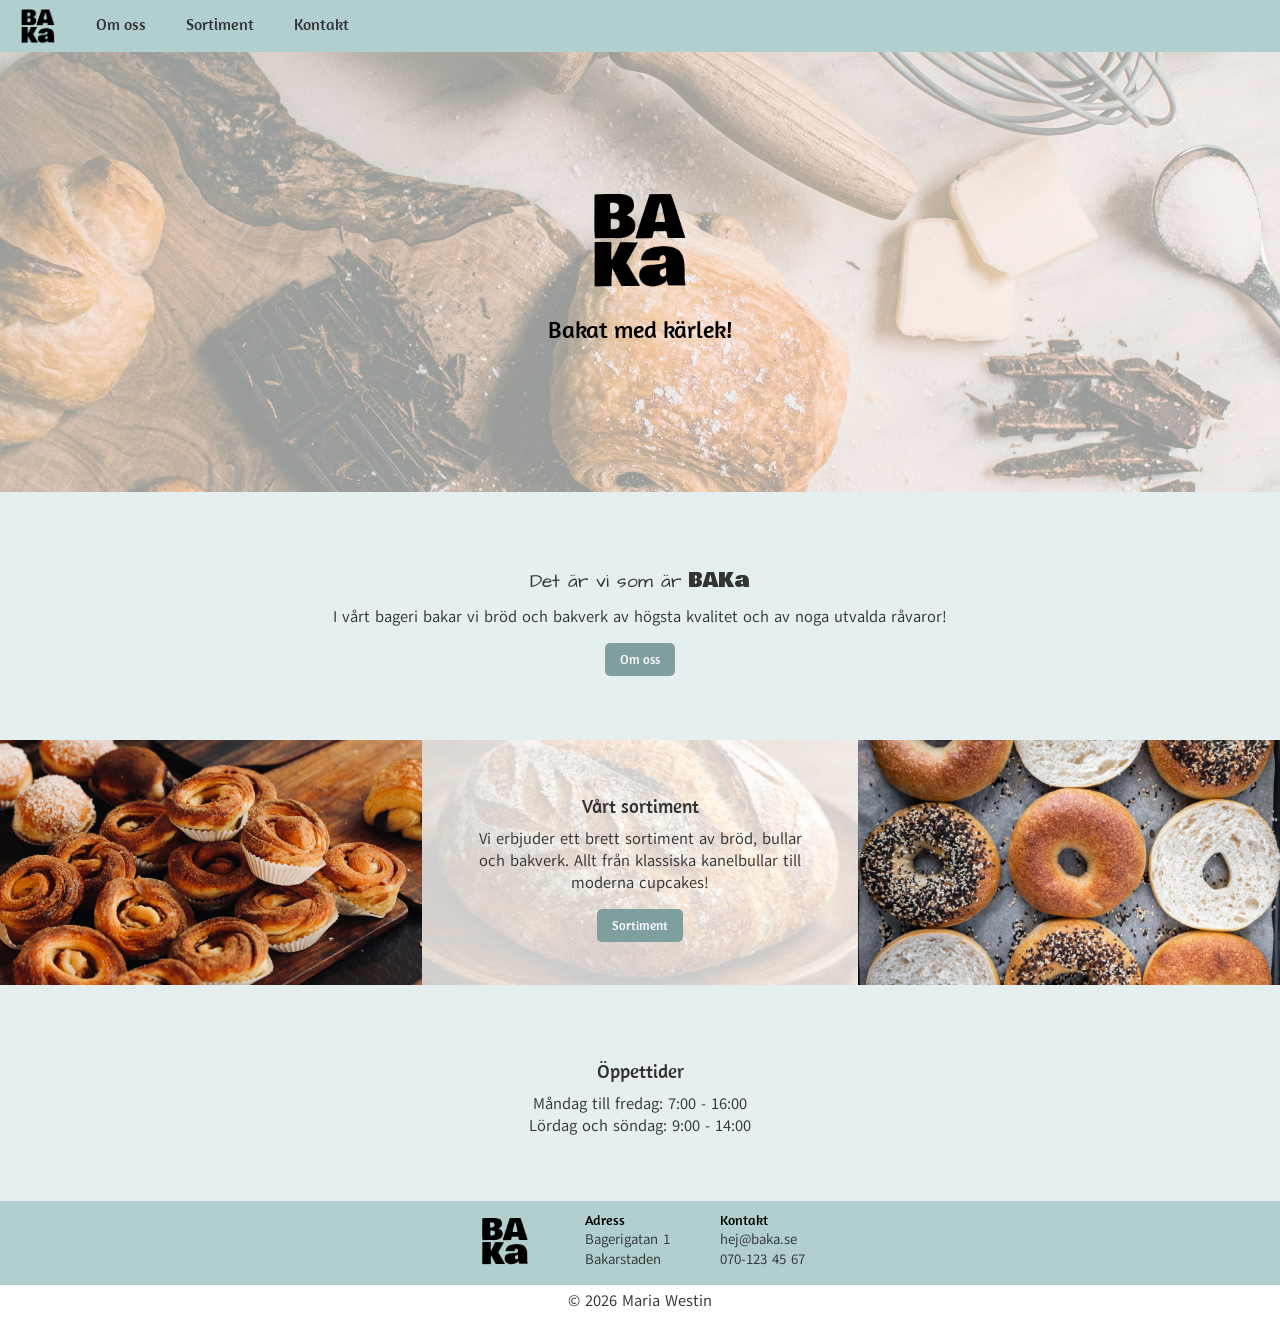
==== about.html @ 4fefb975 "Skapat övriga html sidor" ====
<!DOCTYPE html>
<html lang="sv">

<head>
    <meta charset="UTF-8">
    <meta name="viewport" content="width=device-width, initial-scale=1.0">
    <title>Baka</title>
    <!-- CSS -->
    <link rel="stylesheet" href="css/style.css">
    <!-- JavaScript -->
    <script src="/js/main.js" defer></script>
    <!--Google font-->
    <link rel="preconnect" href="https://fonts.googleapis.com">
    <link rel="preconnect" href="https://fonts.gstatic.com" crossorigin>
    <link
        href="https://fonts.googleapis.com/css2?family=Akatab:wght@400;500;600;700;800;900&family=Amaranth:ital,wght@0,400;0,700;1,400;1,700&family=Architects+Daughter&family=Bowlby+One&display=swap"
        rel="stylesheet">
</head>

<body>
    <!-- Sidhuvud -->
    <header>
        <!--Logga-->
        <div class="header-wrapper">
            <a href="index.html"><img src="images/logo.png" alt="Baka Logo" class="header-logo"></a>
            <button class="menu-toggle">☰</button>
        </div>

        <!--Meny-->
        <nav class="menu">
            <ul>
                <li class="current"><a href="about.html">Om oss</a></li>
                <li><a href="assortment.html">Sortiment</a></li>
                <li><a href="contact.html">Kontakt</a></li>
            </ul>
        </nav>
    </header>

    <main>
        <!-- Sektion 1: Hero -->
        <section class="hero">
            <div class="transparent">
                <img src="images/logo.png" alt="Baka Logo" class="hero-logo">
                <h1>Bakat med kärlek!</h1>
            </div>
        </section>

        <!-- Sektion 2: Om oss -->
        <section class="section">
            <h2><span class="handwritten">Det är vi som är</span><span class="logo-font"> BAKa</span></h2>
            <p>I vårt bageri bakar vi bröd och bakverk av högsta kvalitet och av noga utvalda råvaror!</p>
            <button class="btn">Om oss</button>
        </section>

        <!-- Sektion 3: Sortiment -->
        <div id="assortment-wrap">
            <div id="assortment2"></div>
            <section id="assortment">
                <div class="transparent">
                    <h2>Vårt sortiment</h2>
                    <p>Vi erbjuder ett brett sortiment av bröd, bullar och bakverk. Allt från klassiska kanelbullar till
                        moderna
                        cupcakes!</p>
                    <button class="btn">Sortiment</button>
                </div>
            </section>
            <div id="assortment3"></div>
        </div>

        <!-- Sektion 4: Öppettider -->
        <section class="section">
            <h2>Öppettider</h2>
            <p>Måndag till fredag: 7:00 - 16:00</p>
            <p>Lördag och söndag: 9:00 - 14:00</p>
        </section>

        <!-- Sidfot -->
        <footer>
            <section id="footer">
                <div id="footer-logo">
                    <img src="images/logo.png" alt="Baka Logo" class="footer-logo">
                </div>
                <div id="footer-adress">
                    <h3>Adress</h3>
                    <p>Bagerigatan 1</p>
                    <p>Bakarstaden</p>
                </div>
                <div id="footer-contact">
                    <h3>Kontakt</h3>
                    <a href="mailto:hej@baka.se">hej@baka.se</a>
                    <p>070-123 45 67</p>
                </div>
            </section>
            <p class="copyright">&copy; 2026 Maria Westin</p>
        </footer>
    </main>
</body>

</html>
---- css/style.css ----
* {
    margin: 0;
    padding: 0;
    box-sizing: border-box;
}

header {
    background-color: #B1CFCF;
    color: #E6EFEF;
    /*padding: 20px;
    display: flex;
    justify-content: space-between;
    align-items: center;
    flex-wrap: wrap;*/
}

/* Sidhuvud */

.header-wrapper {
    display: flex;
    justify-content: space-between;
    align-items: center;
    flex-wrap: wrap;
}

.menu-toggle {
    cursor: pointer;
    margin-right: 30px;
    border: none;
    background-color: #B1CFCF;
    font-size: 1.3em;
}

.menu {
    display: none;
    width: 100%;
}

.menu.open {
    display: block;
}

.header-wrapper a {
    display: inline-block;
}

.header-logo {
    max-width: 60px;
    padding: 8px 12px 2px;
    margin: 0 8px;
    height: auto;
}

/* Meny */

.menu ul {
    list-style: none;
    /* display: flex;*/
}

.menu a {
    display: block;
    padding: 14px 20px;
    border-top: 1px solid #7F9F9F;
    text-decoration: none;
    font-family: "Amaranth", sans-serif;
    font-weight: 400;
    color: #333;
    transition: background-color 0.3s, color 0.3s;
}

.menu a:hover,
header a:focus {
    color: #fff;
    background-color: #7F9F9F;
    font-weight: 400;
    outline: none;
}

/* Main */

.hero {
    background-image: url("/images/1-hero.jpg");
    background-size: 100%;
    background-position: center;
    text-align: center;
    aspect-ratio: 16 / 9;
}

/* Gör bakgrunden ljusare */
.transparent {
    background-color: rgba(255, 255, 255, 0.6);
    padding: 10%;
    aspect-ratio: 16 / 9;
}

#assortment .transparent {
    background-color: rgba(255, 255, 255, 0.8);
}

.hero img {
    max-width: 100px;
    padding-top: 10px;
}

h1 {
    font-family: "Amaranth", sans-serif;
    font-size: 1.5em;
    font-weight: 400;
    color: #000000;
    padding: 20px;
}

h2 {
    font-family: "Amaranth", sans-serif;
    font-size: 1.2em;
    font-weight: 500;
    color: #333;
    padding: 10px;
}

p {
    font-family: "Akatab", sans-serif;
    font-weight: 400;
    color: #333;
}

a {
    font-family: "Akatab", sans-serif;
    font-weight: 400;
    color: #333;
}

.handwritten {
    font-family: "Architects Daughter", cursive;
    font-weight: 400;
}

.logo-font {
    font-family: "Bowlby One", sans-serif;
    font-weight: 400;
}

.section {
    background-color: #E6EFEF;
    text-align: center;
    padding: 10%;
}

#assortment {
    background-image: url("/images/2-bread.jpg");
    background-size: 100%;
    background-position: center;
    text-align: center;
}

/* Knappar */
.btn {
    font-family: "Amaranth", sans-serif;
    padding: 8px 15px;
    margin-top: 15px;
    background-color: #7F9F9F;
    color: #fff;
    text-decoration: none;
    border: none;
    border-radius: 5px;
    transition: background-color 0.3s, color 0.3s;
    cursor: pointer;
}

.btn:hover,
.btn:focus {
    background-color: #B1CFCF;
    color: #333;
}

/* Sidfo */

#footer {
    background-color: #B1CFCF;
    text-align: left;
    padding: 10px 0;
    font-size: 0.9em;
    display: flex;
    gap: 50px;
    justify-content: center;
}

#footer-logo img {
    max-width: 60px;
    max-height: 60px;
    padding: 5px;
}

#footer h3 {
    font-size: 1em;
    font-family: "Amaranth", sans-serif;
    font-weight: 400;
}


footer a {
    text-decoration: none;
    color: #333;
    transition: background-color 0.3s, color 0.3s;
}

footer a:hover,
footer a:focus {
    color: black;
}

.copyright {
    text-align: center;
    padding: 5px;
}

/* Meny för stor skräm */

@media (min-width: 750px) {
    .menu-toggle {
        display: none;
    }

    .menu {
        display: block;
    }

    .menu a {
        border: none;
    }

    ul {
        list-style-type: none;
        display: flex;
    }

    header {
        display: flex;
        justify-content: space-evenly;
    }

    .menu a:hover {
        color: black;
        background-color: #B1CFCF;
        border: none;
        font-weight: 400;
        outline: none;
    }

    /* Aspect-ratio för bakgrundsbilder */
    .hero {
        aspect-ratio: 16 / 7;
    }

    /* Gör bakgrunden ljusare */
    .transparent {
        aspect-ratio: 16 / 7;
    }

    #assortment-wrap {
        display: flex;
    }

    #assortment2 {
        background-image: url("/images/3-buns.jpg");
        background-size: 100%;
        background-position: center;
        text-align: center;
        min-width: 50%;
    }
}

@media (min-width: 1000px) {

    /* Aspect-ratio för bakgrundsbilder */
    .hero {
        aspect-ratio: 16 / 5;
    }

    .transparent {
        /* Gör bakgrunden ljusare */
        aspect-ratio: 16 / 5;
    }

    .section {
        padding: 5%;
    }

    #assortment2 {
        background-image: url("/images/3-buns.jpg");
        background-size: 100%;
        background-position: center;
        text-align: center;
        min-width: 33%;
    }

    #assortment3 {
        background-image: url("/images/6-bagels.jpg");
        background-size: 100%;
        background-position: center;
        text-align: center;
        min-width: 33%;
    }
}

/* Färger
#7F9F9F Mörkblå
#B1CFCF Mellanblå
#E6EFEF Ljusblå
*/

/*
.amaranth-regular {
  font-family: "Amaranth", sans-serif;
  font-weight: 400;
  font-style: normal;
}

.amaranth-bold {
  font-family: "Amaranth", sans-serif;
  font-weight: 700;
  font-style: normal;
}

.amaranth-regular-italic {
  font-family: "Amaranth", sans-serif;
  font-weight: 400;
  font-style: italic;
}

.amaranth-bold-italic {
  font-family: "Amaranth", sans-serif;
  font-weight: 700;
  font-style: italic;
}

.akatab-regular {
  font-family: "Akatab", sans-serif;
  font-weight: 400;
  font-style: normal;
}

.akatab-medium {
  font-family: "Akatab", sans-serif;
  font-weight: 500;
  font-style: normal;
}

.akatab-semibold {
  font-family: "Akatab", sans-serif;
  font-weight: 600;
  font-style: normal;
}

.akatab-bold {
  font-family: "Akatab", sans-serif;
  font-weight: 700;
  font-style: normal;
}

.akatab-extrabold {
  font-family: "Akatab", sans-serif;
  font-weight: 800;
  font-style: normal;
}

.akatab-black {
  font-family: "Akatab", sans-serif;
  font-weight: 900;
  font-style: normal;
}

.architects-daughter-regular {
  font-family: "Architects Daughter", cursive;
  font-weight: 400;
  font-style: normal;
}

.bowlby-one-regular {
  font-family: "Bowlby One", sans-serif;
  font-weight: 400;
  font-style: normal;
}


*/
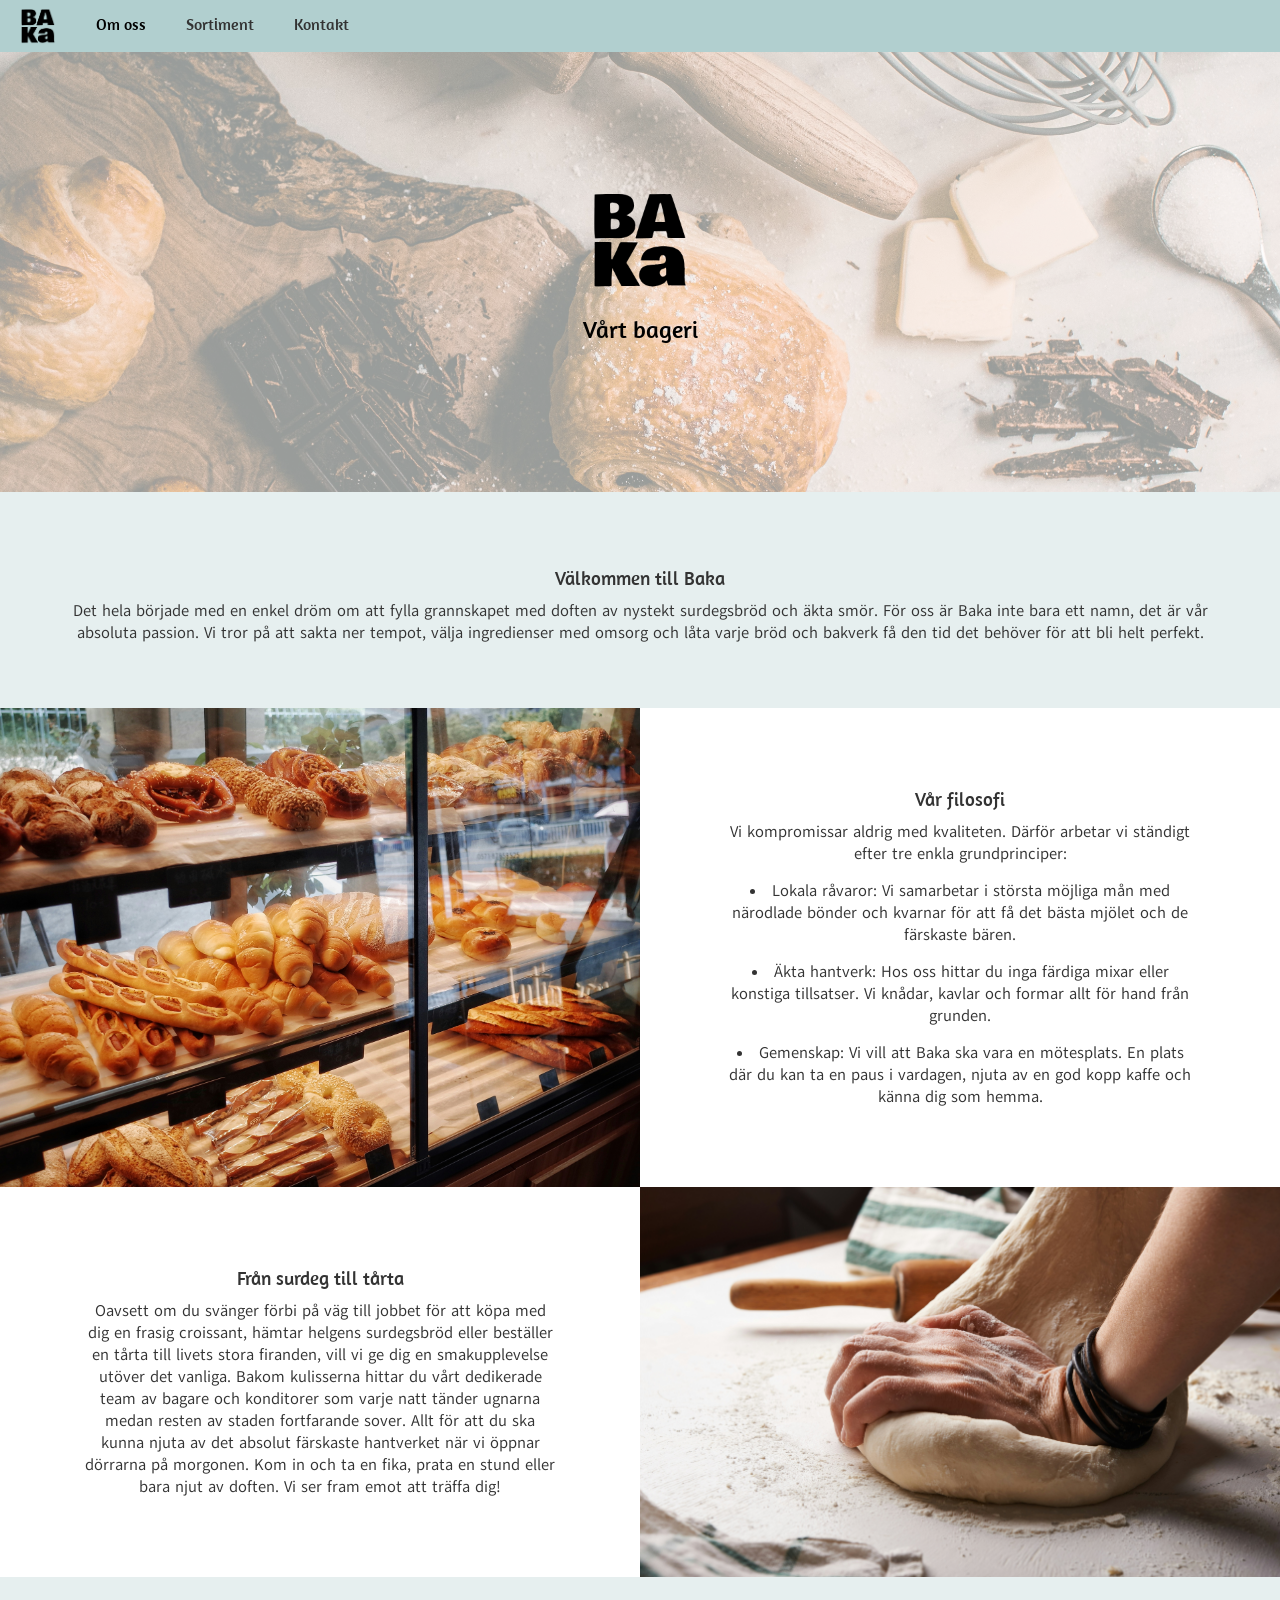
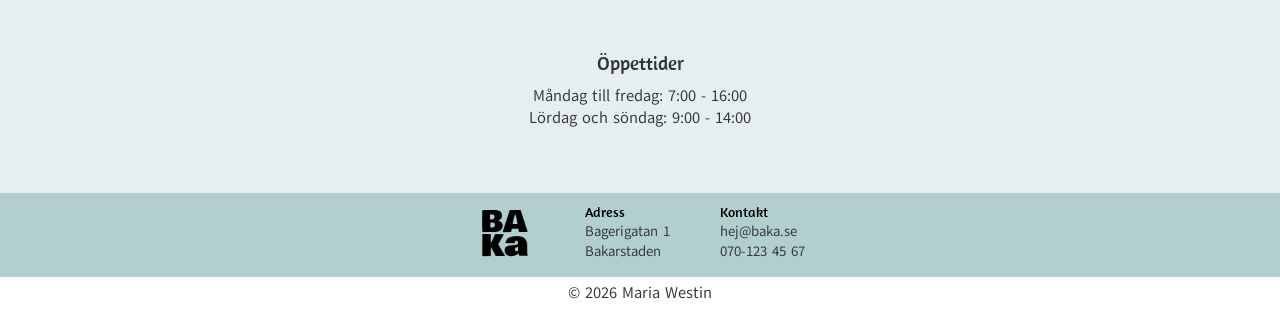
==== commit 9230a15a: "Jobbat med om oss-sidan och lagt till grid på innehållet" ====
--- a/about.html
+++ b/about.html
@@ -41,33 +41,110 @@
         <section class="hero">
             <div class="transparent">
                 <img src="images/logo.png" alt="Baka Logo" class="hero-logo">
-                <h1>Bakat med kärlek!</h1>
+                <h1>Vårt bageri</h1>
             </div>
         </section>
 
-        <!-- Sektion 2: Om oss -->
+        <!-- Sektion 2: Välkommen -->
         <section class="section">
-            <h2><span class="handwritten">Det är vi som är</span><span class="logo-font"> BAKa</span></h2>
-            <p>I vårt bageri bakar vi bröd och bakverk av högsta kvalitet och av noga utvalda råvaror!</p>
-            <button class="btn">Om oss</button>
+            <h2>Välkommen till Baka</h2>
+            <p>Det hela började med en enkel dröm om att fylla grannskapet med doften av nystekt surdegsbröd och äkta
+                smör.
+                För oss är Baka inte bara ett namn, det är vår absoluta passion. Vi tror på att sakta ner tempot,
+                välja ingredienser med omsorg och låta varje bröd och bakverk få den tid det behöver för att bli helt
+                perfekt.</p>
         </section>
 
-        <!-- Sektion 3: Sortiment -->
-        <div id="assortment-wrap">
-            <div id="assortment2"></div>
+        <!--Sektion 3: Upplev-->
+        <section class="about">
+
+            <div class="card-img" id="card-img">
+            </div>
+            <div class="cards">
+                <h2>Vår filosofi</h2>
+                <p>Vi kompromissar aldrig med kvaliteten. Därför arbetar vi ständigt efter tre enkla grundprinciper:
+                </p>
+                <ul>
+                    <li>Lokala råvaror: Vi samarbetar i största möjliga mån med närodlade bönder och kvarnar för att
+                        få det
+                        bästa mjölet och de färskaste bären.</li>
+                    <li>Äkta hantverk: Hos oss hittar du inga färdiga mixar eller konstiga tillsatser. Vi knådar,
+                        kavlar och
+                        formar allt för hand från grunden.</li>
+                    <li>Gemenskap: Vi vill att Baka ska vara en mötesplats. En plats där du kan ta en paus i
+                        vardagen, njuta
+                        av en god kopp kaffe och känna dig som hemma.</li>
+                </ul>
+            </div>
+            <div class="card-img" id="card-img1"></div>
+            <div class="cards">
+                <h2>Från surdeg till tårta</h2>
+                <p>Oavsett om du svänger förbi på väg till jobbet för att köpa med dig en frasig croissant, hämtar
+                    helgens
+                    surdegsbröd eller beställer en tårta till livets stora firanden, vill vi ge dig en
+                    smakupplevelse utöver
+                    det vanliga.
+                    Bakom kulisserna hittar du vårt dedikerade team av bagare och konditorer som varje natt tänder
+                    ugnarna
+                    medan resten av staden fortfarande sover. Allt för att du ska kunna njuta av det absolut
+                    färskaste
+                    hantverket när vi öppnar dörrarna på morgonen.
+                    Kom in och ta en fika, prata en stund eller bara njut av doften. Vi ser fram emot att träffa
+                    dig!</p>
+            </div>
+            <div class="card-img" id="card-img2">
+            </div>
+        </section>
+
+
+        <!-- Sektion 3: Filosofi
+        <div class="section-wrap">
+            <div id="about2"></div>
             <section id="assortment">
                 <div class="transparent">
-                    <h2>Vårt sortiment</h2>
-                    <p>Vi erbjuder ett brett sortiment av bröd, bullar och bakverk. Allt från klassiska kanelbullar till
-                        moderna
-                        cupcakes!</p>
-                    <button class="btn">Sortiment</button>
+                    <h2>Vår filosofi</h2>
+                    <p>Vi kompromissar aldrig med kvaliteten. Därför arbetar vi ständigt efter tre enkla grundprinciper:
+                    </p>
+                    <ul>
+                        <li>Lokala råvaror: Vi samarbetar i största möjliga mån med närodlade bönder och kvarnar för att
+                            få det
+                            bästa mjölet och de färskaste bären.</li>
+                        <li>Äkta hantverk: Hos oss hittar du inga färdiga mixar eller konstiga tillsatser. Vi knådar,
+                            kavlar och
+                            formar allt för hand från grunden.</li>
+                        <li>Gemenskap: Vi vill att Baka ska vara en mötesplats. En plats där du kan ta en paus i
+                            vardagen, njuta
+                            av en god kopp kaffe och känna dig som hemma.</li>
+                    </ul>
                 </div>
             </section>
-            <div id="assortment3"></div>
+            <div id="about3"></div>
         </div>
 
-        <!-- Sektion 4: Öppettider -->
+         Sektion 4: Surdeg till tårta
+        <div class="section-wrap">
+            <section id="assortment">
+                <div class="transparent">
+                    <h2>Från surdeg till tårta</h2>
+                    <p>Oavsett om du svänger förbi på väg till jobbet för att köpa med dig en frasig croissant, hämtar
+                        helgens
+                        surdegsbröd eller beställer en tårta till livets stora firanden, vill vi ge dig en
+                        smakupplevelse utöver
+                        det vanliga.
+                        Bakom kulisserna hittar du vårt dedikerade team av bagare och konditorer som varje natt tänder
+                        ugnarna
+                        medan resten av staden fortfarande sover. Allt för att du ska kunna njuta av det absolut
+                        färskaste
+                        hantverket när vi öppnar dörrarna på morgonen.
+                        Kom in och ta en fika, prata en stund eller bara njut av doften. Vi ser fram emot att träffa
+                        dig!</p>
+                </div>
+            </section>
+            <div id="about4"></div>
+            <div id="about5"></div>
+        </div>
+
+         Sektion 5: Öppettider -->
         <section class="section">
             <h2>Öppettider</h2>
             <p>Måndag till fredag: 7:00 - 16:00</p>
--- a/css/style.css
+++ b/css/style.css
@@ -77,6 +77,10 @@
     outline: none;
 }
 
+.current a {
+    color: black;
+}
+
 /* Main */
 
 .hero {
@@ -117,12 +121,20 @@
     font-weight: 500;
     color: #333;
     padding: 10px;
+    text-align: center;
 }
 
 p {
     font-family: "Akatab", sans-serif;
     font-weight: 400;
     color: #333;
+}
+
+li {
+    font-family: "Akatab", sans-serif;
+    font-weight: 400;
+    color: #333;
+    list-style-position: inside;
 }
 
 a {
@@ -151,6 +163,54 @@
     background-image: url("/images/2-bread.jpg");
     background-size: 100%;
     background-position: center;
+    text-align: center;
+}
+
+.about {
+    display: grid;
+}
+
+#card-img {
+    background-image: url("/images/8-bakery.jpg");
+    background-size: cover;
+    background-position: center;
+    width: 100%;
+    aspect-ratio: 1200 / 800;
+}
+
+#card-img1 {
+    background-image: url("/images/9-bake.jpg");
+    background-size: cover;
+    background-position: center;
+    width: 100%;
+    aspect-ratio: 1200 / 800;
+}
+
+#card-img2 {
+    background-image: url("/images/9-bake.jpg");
+    background-size: cover;
+    background-position: center;
+    width: 100%;
+    aspect-ratio: 1200 / 800;
+    display: none;
+}
+
+/*  .card-img img {
+    max-width: 100%;
+}  */
+
+.cards {
+    text-align: center;
+    padding: 10%;
+}
+
+.cards h2 {
+    padding: 15px 20px 10px;
+}
+
+.cards p,
+.cards li {
+    padding: 0 20px 15px;
     text-align: center;
 }
 
@@ -230,7 +290,7 @@
         border: none;
     }
 
-    ul {
+    nav ul {
         list-style-type: none;
         display: flex;
     }
@@ -258,10 +318,39 @@
         aspect-ratio: 16 / 7;
     }
 
-    #assortment-wrap {
+    .section-wrap {
         display: flex;
-    }
-
+
+    }
+
+    .about {
+        display: grid;
+        grid-template-columns: 1fr 1fr;
+    }
+
+    #card-img {
+        aspect-ratio: auto;
+    }
+
+    #card-img1 {
+        display: none;
+    }
+
+    #card-img2 {
+        display: block;
+        aspect-ratio: auto;
+    }
+
+    /*     .card-img img {
+        object-fit: cover;
+        height: 100%;
+    }
+
+    .cards {
+        padding: 3%;
+    } */
+
+    /*
     #assortment2 {
         background-image: url("/images/3-buns.jpg");
         background-size: 100%;
@@ -269,6 +358,21 @@
         text-align: center;
         min-width: 50%;
     }
+
+    #about2 {
+        background-image: url("/images/3-buns.jpg");
+        background-size: 100%;
+        background-position: center;
+        text-align: center;
+        min-width: 50%;
+    }
+    #about4 {
+        background-image: url("/images/3-buns.jpg");
+        background-size: 100%;
+        background-position: center;
+        text-align: center;
+        min-width: 50%;
+    }*/
 }
 
 @media (min-width: 1000px) {
@@ -302,6 +406,12 @@
         text-align: center;
         min-width: 33%;
     }
+
+    /*
+        .card-img img {
+        object-fit: cover;
+        height: 100%;
+    }*/
 }
 
 /* Färger
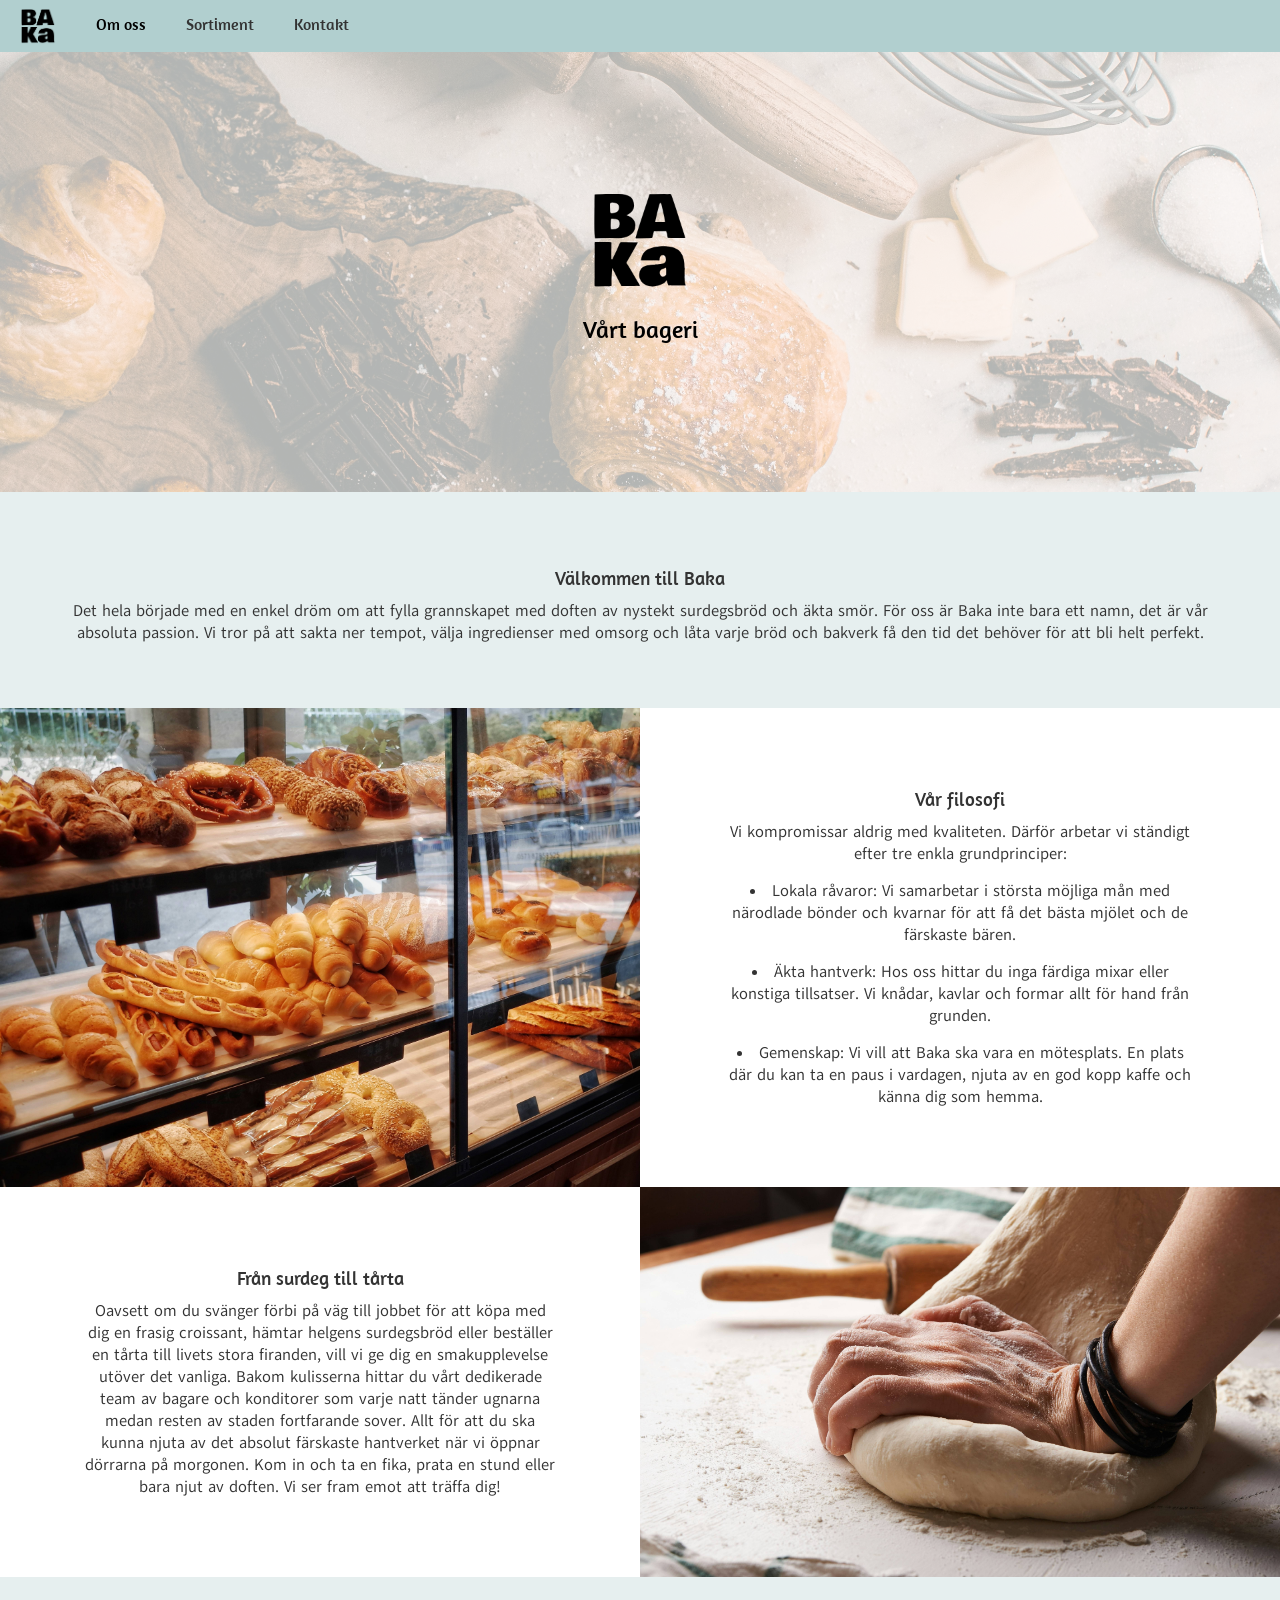
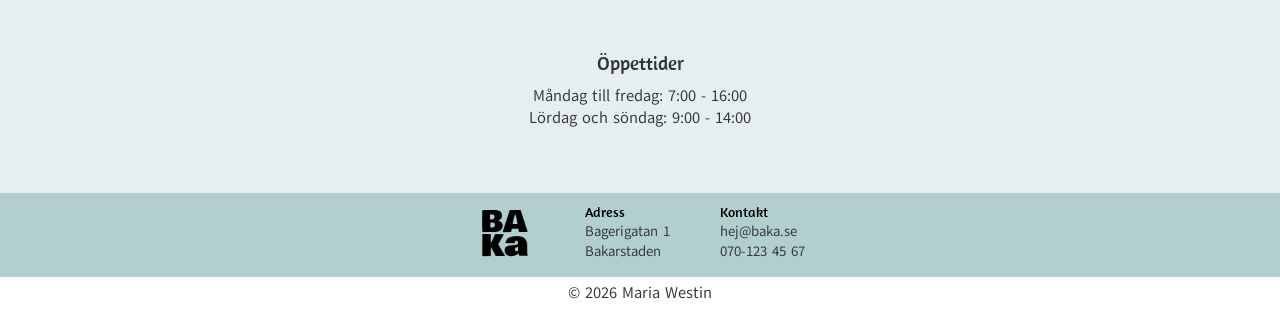
==== commit 2ae929ff: "Ändrat herons genomskinlighet" ====
--- a/about.html
+++ b/about.html
@@ -39,10 +39,8 @@
     <main>
         <!-- Sektion 1: Hero -->
         <section class="hero">
-            <div class="transparent">
-                <img src="images/logo.png" alt="Baka Logo" class="hero-logo">
-                <h1>Vårt bageri</h1>
-            </div>
+            <img src="images/logo.png" alt="Baka Logo" class="hero-logo">
+            <h1>Vårt bageri</h1>
         </section>
 
         <!-- Sektion 2: Välkommen -->
@@ -55,12 +53,11 @@
                 perfekt.</p>
         </section>
 
-        <!--Sektion 3: Upplev-->
-        <section class="about">
-
-            <div class="card-img" id="card-img">
-            </div>
-            <div class="cards">
+        <!-- Sektion 3: Filosofi -->
+        <section class="grid-wrap">
+            <!-- Bild över/vänster -->
+            <div class="about-img" id="about-img"></div>
+            <div class="about-text">
                 <h2>Vår filosofi</h2>
                 <p>Vi kompromissar aldrig med kvaliteten. Därför arbetar vi ständigt efter tre enkla grundprinciper:
                 </p>
@@ -76,8 +73,9 @@
                         av en god kopp kaffe och känna dig som hemma.</li>
                 </ul>
             </div>
-            <div class="card-img" id="card-img1"></div>
-            <div class="cards">
+            <!-- Bild över -->
+            <div class="about-img" id="about-img1"></div>
+            <div class="about-text">
                 <h2>Från surdeg till tårta</h2>
                 <p>Oavsett om du svänger förbi på väg till jobbet för att köpa med dig en frasig croissant, hämtar
                     helgens
@@ -92,59 +90,11 @@
                     Kom in och ta en fika, prata en stund eller bara njut av doften. Vi ser fram emot att träffa
                     dig!</p>
             </div>
-            <div class="card-img" id="card-img2">
-            </div>
+            <!-- Bild höger -->
+            <div class="about-img" id="about-img2"></div>
         </section>
 
-
-        <!-- Sektion 3: Filosofi
-        <div class="section-wrap">
-            <div id="about2"></div>
-            <section id="assortment">
-                <div class="transparent">
-                    <h2>Vår filosofi</h2>
-                    <p>Vi kompromissar aldrig med kvaliteten. Därför arbetar vi ständigt efter tre enkla grundprinciper:
-                    </p>
-                    <ul>
-                        <li>Lokala råvaror: Vi samarbetar i största möjliga mån med närodlade bönder och kvarnar för att
-                            få det
-                            bästa mjölet och de färskaste bären.</li>
-                        <li>Äkta hantverk: Hos oss hittar du inga färdiga mixar eller konstiga tillsatser. Vi knådar,
-                            kavlar och
-                            formar allt för hand från grunden.</li>
-                        <li>Gemenskap: Vi vill att Baka ska vara en mötesplats. En plats där du kan ta en paus i
-                            vardagen, njuta
-                            av en god kopp kaffe och känna dig som hemma.</li>
-                    </ul>
-                </div>
-            </section>
-            <div id="about3"></div>
-        </div>
-
-         Sektion 4: Surdeg till tårta
-        <div class="section-wrap">
-            <section id="assortment">
-                <div class="transparent">
-                    <h2>Från surdeg till tårta</h2>
-                    <p>Oavsett om du svänger förbi på väg till jobbet för att köpa med dig en frasig croissant, hämtar
-                        helgens
-                        surdegsbröd eller beställer en tårta till livets stora firanden, vill vi ge dig en
-                        smakupplevelse utöver
-                        det vanliga.
-                        Bakom kulisserna hittar du vårt dedikerade team av bagare och konditorer som varje natt tänder
-                        ugnarna
-                        medan resten av staden fortfarande sover. Allt för att du ska kunna njuta av det absolut
-                        färskaste
-                        hantverket när vi öppnar dörrarna på morgonen.
-                        Kom in och ta en fika, prata en stund eller bara njut av doften. Vi ser fram emot att träffa
-                        dig!</p>
-                </div>
-            </section>
-            <div id="about4"></div>
-            <div id="about5"></div>
-        </div>
-
-         Sektion 5: Öppettider -->
+        <!-- Sektion 4: Öppettider -->
         <section class="section">
             <h2>Öppettider</h2>
             <p>Måndag till fredag: 7:00 - 16:00</p>
--- a/css/style.css
+++ b/css/style.css
@@ -7,11 +7,68 @@
 header {
     background-color: #B1CFCF;
     color: #E6EFEF;
-    /*padding: 20px;
+}
+
+h1 {
+    font-family: "Amaranth", sans-serif;
+    font-size: 1.5em;
+    font-weight: 400;
+    color: #000000;
+    padding: 20px;
+}
+
+h2 {
+    font-family: "Amaranth", sans-serif;
+    font-size: 1.2em;
+    font-weight: 500;
+    color: #333;
+    padding: 10px;
+    text-align: center;
+}
+
+p {
+    font-family: "Akatab", sans-serif;
+    font-weight: 400;
+    color: #333;
+}
+
+li {
+    font-family: "Akatab", sans-serif;
+    font-weight: 400;
+    color: #333;
+    list-style-position: inside;
+}
+
+a {
+    font-family: "Akatab", sans-serif;
+    font-weight: 400;
+    color: #333;
+}
+
+.flex-wrap {
     display: flex;
-    justify-content: space-between;
-    align-items: center;
-    flex-wrap: wrap;*/
+}
+
+.grid-wrap {
+    display: grid;
+}
+
+.section {
+    background-color: #E6EFEF;
+    text-align: center;
+    padding: 10%;
+}
+
+.quote {
+    background-color: #E6EFEF;
+    text-align: center;
+    padding: 5%;
+    font-size: 1.4em;
+}
+
+.handwritten {
+    font-family: "Architects Daughter", cursive;
+    font-weight: 400;
 }
 
 /* Sidhuvud */
@@ -22,6 +79,19 @@
     align-items: center;
     flex-wrap: wrap;
 }
+
+.header-wrapper a {
+    display: inline-block;
+}
+
+.header-logo {
+    max-width: 60px;
+    padding: 8px 12px 2px;
+    margin: 0 8px;
+    height: auto;
+}
+
+/* Meny */
 
 .menu-toggle {
     cursor: pointer;
@@ -40,19 +110,6 @@
     display: block;
 }
 
-.header-wrapper a {
-    display: inline-block;
-}
-
-.header-logo {
-    max-width: 60px;
-    padding: 8px 12px 2px;
-    margin: 0 8px;
-    height: auto;
-}
-
-/* Meny */
-
 .menu ul {
     list-style: none;
     /* display: flex;*/
@@ -85,78 +142,30 @@
 
 .hero {
     background-image: url("/images/1-hero.jpg");
+    background-color: rgba(255, 255, 255, 0.7);
+    background-blend-mode: lighten;
     background-size: 100%;
+    padding: 10%;
     background-position: center;
     text-align: center;
     aspect-ratio: 16 / 9;
-}
-
-/* Gör bakgrunden ljusare */
-.transparent {
-    background-color: rgba(255, 255, 255, 0.6);
-    padding: 10%;
-    aspect-ratio: 16 / 9;
-}
-
-#assortment .transparent {
-    background-color: rgba(255, 255, 255, 0.8);
 }
 
 .hero img {
     max-width: 100px;
     padding-top: 10px;
-}
-
-h1 {
-    font-family: "Amaranth", sans-serif;
-    font-size: 1.5em;
-    font-weight: 400;
-    color: #000000;
-    padding: 20px;
-}
-
-h2 {
-    font-family: "Amaranth", sans-serif;
-    font-size: 1.2em;
-    font-weight: 500;
-    color: #333;
-    padding: 10px;
-    text-align: center;
-}
-
-p {
-    font-family: "Akatab", sans-serif;
-    font-weight: 400;
-    color: #333;
-}
-
-li {
-    font-family: "Akatab", sans-serif;
-    font-weight: 400;
-    color: #333;
-    list-style-position: inside;
-}
-
-a {
-    font-family: "Akatab", sans-serif;
-    font-weight: 400;
-    color: #333;
-}
-
-.handwritten {
-    font-family: "Architects Daughter", cursive;
-    font-weight: 400;
+    opacity: 1.0;
+}
+
+/* Startsidan */
+
+#assortment .transparent {
+    background-color: rgba(255, 255, 255, 0.8);
 }
 
 .logo-font {
     font-family: "Bowlby One", sans-serif;
     font-weight: 400;
-}
-
-.section {
-    background-color: #E6EFEF;
-    text-align: center;
-    padding: 10%;
 }
 
 #assortment {
@@ -166,75 +175,37 @@
     text-align: center;
 }
 
-.about {
-    display: grid;
-}
-
-#card-img {
-    background-image: url("/images/8-bakery.jpg");
-    background-size: cover;
-    background-position: center;
-    width: 100%;
-    aspect-ratio: 1200 / 800;
-}
-
-#card-img1 {
-    background-image: url("/images/9-bake.jpg");
-    background-size: cover;
-    background-position: center;
-    width: 100%;
-    aspect-ratio: 1200 / 800;
-}
-
-#card-img2 {
-    background-image: url("/images/9-bake.jpg");
-    background-size: cover;
-    background-position: center;
-    width: 100%;
-    aspect-ratio: 1200 / 800;
-    display: none;
-}
-
-/*  .card-img img {
-    max-width: 100%;
-}  */
-
-.cards {
-    text-align: center;
-    padding: 10%;
-}
-
-.cards h2 {
-    padding: 15px 20px 10px;
-}
-
-.cards p,
-.cards li {
-    padding: 0 20px 15px;
-    text-align: center;
-}
-
 /* Knappar */
 .btn {
     font-family: "Amaranth", sans-serif;
-    padding: 8px 15px;
+    padding: 10px 17px 12px;
     margin-top: 15px;
     background-color: #7F9F9F;
     color: #fff;
     text-decoration: none;
     border: none;
-    border-radius: 5px;
+    border-radius: 17px;
     transition: background-color 0.3s, color 0.3s;
     cursor: pointer;
-}
-
-.btn:hover,
-.btn:focus {
+    font-size: 1em;
+    box-shadow: 0 4px 8px 0 rgba(0, 0, 0, 0.2);
+}
+
+.btn:hover {
     background-color: #B1CFCF;
     color: #333;
 }
 
-/* Sidfo */
+.btn:active {
+    background-color: #7F9F9F;
+}
+
+.btn:visited {
+    background-color: #7F9F9F;
+    color: #fff;
+}
+
+/* Sidfot */
 
 #footer {
     background-color: #B1CFCF;
@@ -275,9 +246,188 @@
     padding: 5px;
 }
 
-/* Meny för stor skräm */
+/* Sid 2: Om oss */
+
+#about-img {
+    background-image: url("/images/8-bakery.jpg");
+    background-size: cover;
+    background-position: center;
+    width: 100%;
+    aspect-ratio: 1200 / 800;
+}
+
+#about-img1 {
+    background-image: url("/images/9-bake.jpg");
+    background-size: cover;
+    background-position: center;
+    width: 100%;
+    aspect-ratio: 1200 / 800;
+}
+
+#about-img2 {
+    background-image: url("/images/9-bake.jpg");
+    background-size: cover;
+    background-position: center;
+    width: 100%;
+    aspect-ratio: 1200 / 800;
+    display: none;
+}
+
+.about-text {
+    text-align: center;
+    padding: 10%;
+}
+
+.about-text h2 {
+    padding: 15px 20px 10px;
+}
+
+.about-text p,
+.about-text li {
+    padding: 0 20px 15px;
+    text-align: center;
+}
+
+/* Sid 3: Sortiment */
+
+.grid-wrap2 {
+    display: grid;
+    grid-template-columns: repeat(6, 1fr);
+   /*  row-gap: 20px; */
+    /* background-image: linear-gradient(to bottom, white, #B1CFCF); */
+}
+
+#bread {
+    background-image: url("/images/2-bread.jpg");
+    background-size: cover;
+    background-position: center;
+    aspect-ratio: 16 / 11;
+    position: relative;
+    margin-bottom: 10px;
+    grid-column: span 6;
+    cursor: pointer;
+}
+
+#sweet {
+    background-image: url("/images/3-buns.jpg");
+    background-size: cover;
+    background-position: center;
+    aspect-ratio: 16 / 11;
+    position: relative;
+    grid-column: span 6;
+    display: none;
+    cursor: pointer;
+}
+
+#sweet2 {
+    background-image: url("/images/3-buns.jpg");
+    background-size: cover;
+    background-position: center;
+    aspect-ratio: 16 / 11;
+    position: relative;
+    grid-column: span 6;
+    display: block;
+    cursor: pointer;
+}
+
+#bread h2,
+#sweet h2, #sweet2 h2 {
+    background-color: rgba(255, 255, 255, 0.6);
+    position: absolute;
+    bottom: 0px;
+    width: 100%;
+    padding: 15px;
+    color: black;
+}
+
+#articles, #articles2 {
+    width: 100%;
+    display: grid;
+    grid-template-columns: repeat(6, 1fr);
+    row-gap: 5px;
+}
+
+article {
+    grid-column: span 3;
+    margin: 10px;
+    border-radius: 10px;
+    box-shadow: 0 4px 8px 0 rgba(0, 0, 0, 0.2);
+}
+
+article img {
+    width: 100%;
+    display: block;
+    border-radius: 10px 10px 0 0;
+}
+
+article p {
+    margin: 0px;
+    border-radius: 0 0 10px 10px;
+    padding: 10px;
+    background-color: #fff;
+    /* border: 1px solid #333; */
+}
+
+/* Sid 4: Kontakt */
+
+.section-contact {
+    background-color: #fff;
+    padding: 7%;
+    text-align: center;
+}
+
+#error-list li {
+    color: #BC0000;
+    /*list-style-type: none;*/
+}
+
+#sent p{
+    font-family: "Architects Daughter", cursive;
+    font-weight: 400;
+}
+
+#contact-form {
+    /* text-align: left; */
+    max-width: 500px;
+    margin: 20px auto 10px;
+    font-family: "Akatab", sans-serif;
+    font-weight: 400;
+    color: #333;
+}
+
+#contact-form label {
+    text-align: left;
+    display: block;
+}
+
+#name,
+#email,
+#phone {
+    width: 100%;
+    border: 2px solid #F2F6F6;
+    border-radius: 17px;
+    padding: 10px;
+    background-color: #F2F6F6;
+    margin: 5px 0 10px;
+}
+
+#message {
+    width: 100%;
+    height: 150px;
+    padding: 10px;
+    border: 2px solid #F2F6F6;
+    border-radius: 17px;
+    background-color: #F2F6F6;
+    margin: 5px 0;
+    display: block;
+    /*resize: none;*/
+}
+
+/* Anpassning för mellanstor skräm */
 
 @media (min-width: 750px) {
+
+    /* Meny för stor skräm */
     .menu-toggle {
         display: none;
     }
@@ -309,81 +459,48 @@
     }
 
     /* Aspect-ratio för bakgrundsbilder */
-    .hero {
-        aspect-ratio: 16 / 7;
-    }
-
-    /* Gör bakgrunden ljusare */
+    .hero,
     .transparent {
         aspect-ratio: 16 / 7;
     }
 
-    .section-wrap {
-        display: flex;
-
-    }
-
-    .about {
-        display: grid;
-        grid-template-columns: 1fr 1fr;
-    }
-
-    #card-img {
-        aspect-ratio: auto;
-    }
-
-    #card-img1 {
-        display: none;
-    }
-
-    #card-img2 {
-        display: block;
-        aspect-ratio: auto;
-    }
-
-    /*     .card-img img {
-        object-fit: cover;
-        height: 100%;
-    }
-
-    .cards {
-        padding: 3%;
-    } */
-
-    /*
+    /* Startsidans sortiment-sektion, bild vänster */
     #assortment2 {
         background-image: url("/images/3-buns.jpg");
         background-size: 100%;
         background-position: center;
-        text-align: center;
         min-width: 50%;
     }
 
-    #about2 {
-        background-image: url("/images/3-buns.jpg");
-        background-size: 100%;
-        background-position: center;
-        text-align: center;
-        min-width: 50%;
-    }
-    #about4 {
-        background-image: url("/images/3-buns.jpg");
-        background-size: 100%;
-        background-position: center;
-        text-align: center;
-        min-width: 50%;
-    }*/
-}
+    #bread,
+    #sweet {
+        margin-bottom: 0px;
+        grid-column: span 3;
+        display: block;
+    }
+
+    #sweet2 {
+        display: none;
+    }
+
+    article {
+        grid-column: span 2;
+    }
+
+    #sweet h2 {
+        position: absolute;
+        top: 0px;
+        bottom: auto;
+    }
+}
+
+/* Anpassning för stor skräm */
 
 @media (min-width: 1000px) {
 
     /* Aspect-ratio för bakgrundsbilder */
-    .hero {
-        aspect-ratio: 16 / 5;
-    }
-
+    .hero,
     .transparent {
-        /* Gör bakgrunden ljusare */
         aspect-ratio: 16 / 5;
     }
 
@@ -391,11 +508,8 @@
         padding: 5%;
     }
 
+    /* Startsidans sortiment-sektion, bild vänster & höger */
     #assortment2 {
-        background-image: url("/images/3-buns.jpg");
-        background-size: 100%;
-        background-position: center;
-        text-align: center;
         min-width: 33%;
     }
 
@@ -403,24 +517,38 @@
         background-image: url("/images/6-bagels.jpg");
         background-size: 100%;
         background-position: center;
-        text-align: center;
         min-width: 33%;
     }
 
-    /*
-        .card-img img {
-        object-fit: cover;
-        height: 100%;
-    }*/
-}
-
-/* Färger
+    /* Sid 2: Om oss */
+
+    .grid-wrap {
+        grid-template-columns: 1fr 1fr;
+    }
+
+    #about-img {
+        aspect-ratio: auto;
+    }
+
+    #about-img1 {
+        display: none;
+    }
+
+    #about-img2 {
+        display: block;
+        aspect-ratio: auto;
+    }
+}
+
+/* Färger:
+
 #7F9F9F Mörkblå
 #B1CFCF Mellanblå
 #E6EFEF Ljusblå
 */
 
-/*
+/* Google fonts:
+
 .amaranth-regular {
   font-family: "Amaranth", sans-serif;
   font-weight: 400;
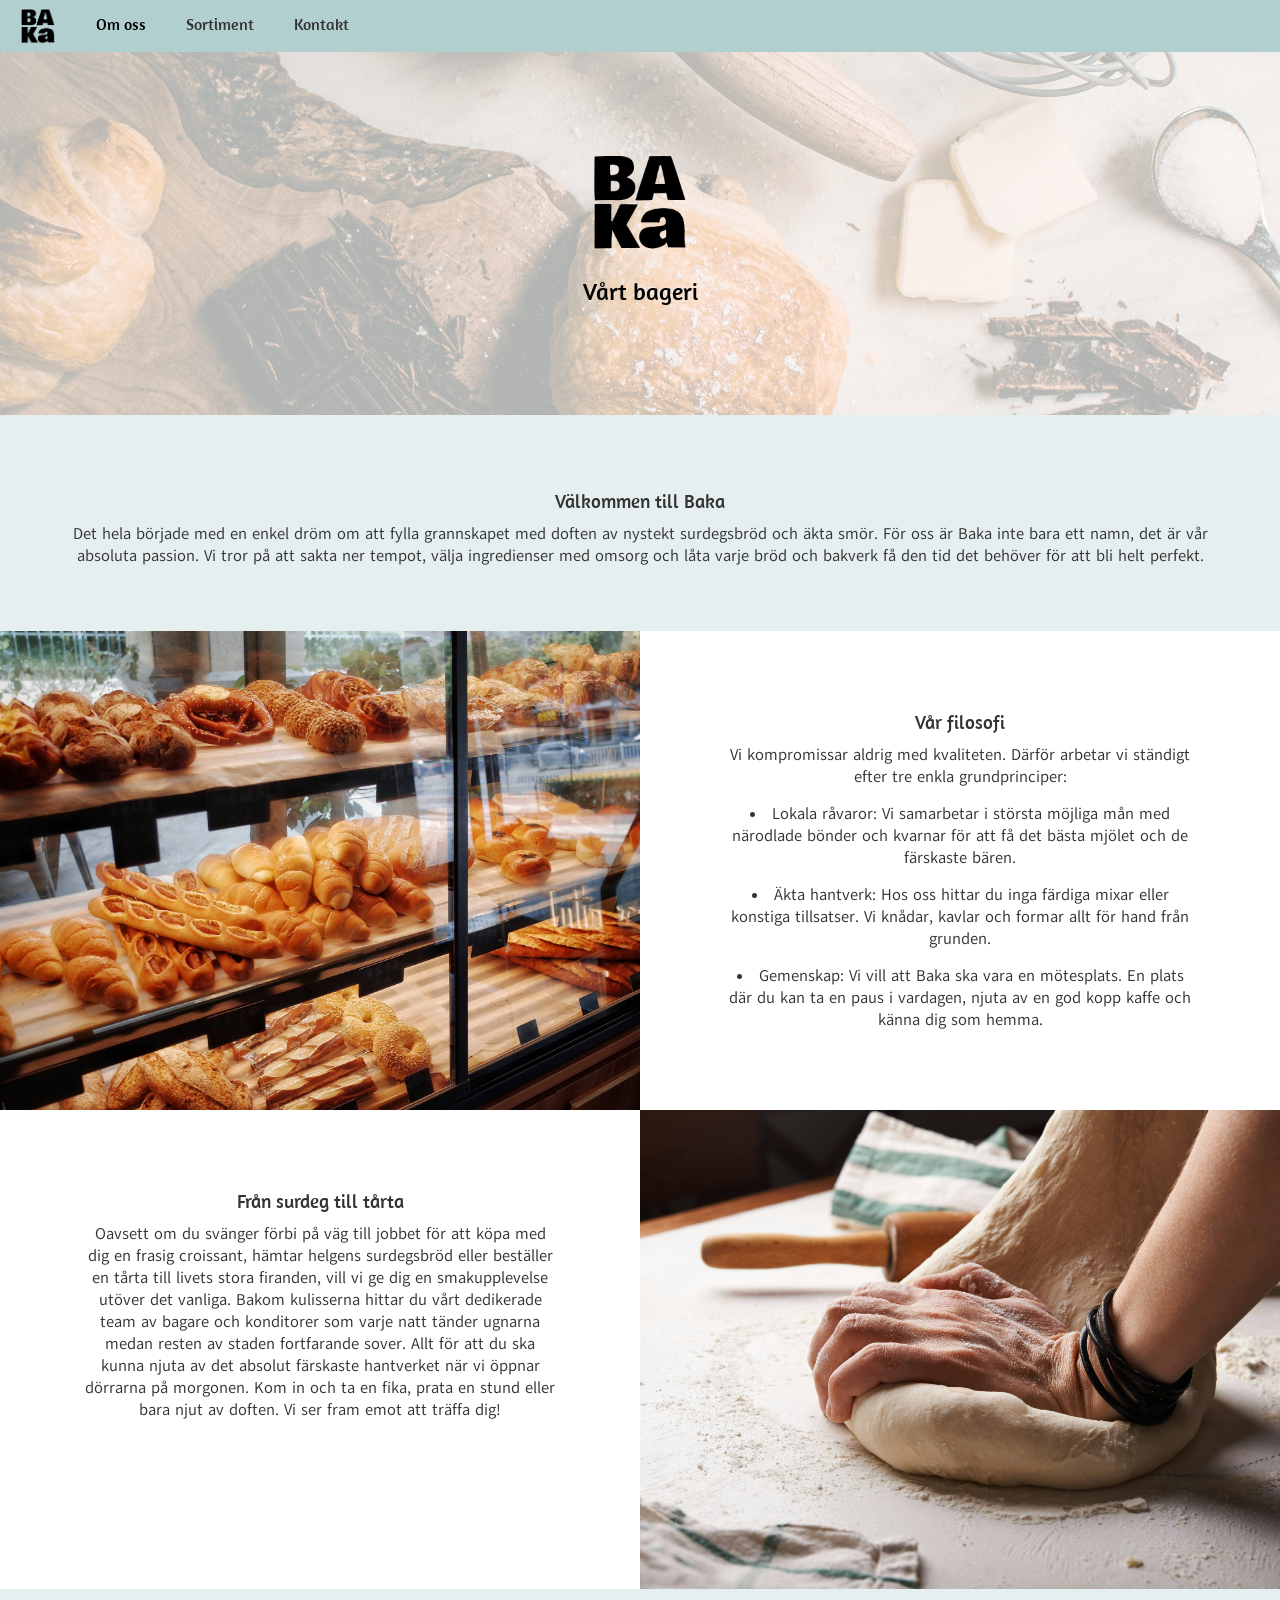
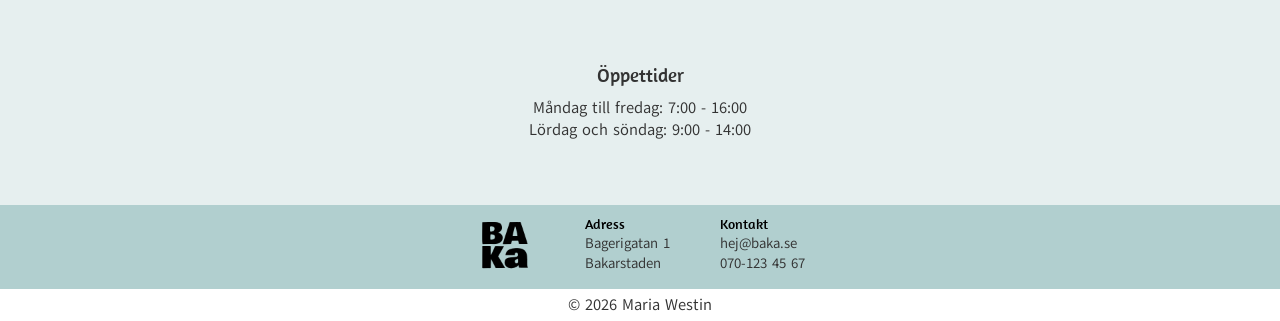
==== commit 4b870f10: "Positionering med grid-linjer på om oss sidan" ====
--- a/about.html
+++ b/about.html
@@ -54,10 +54,10 @@
         </section>
 
         <!-- Sektion 3: Filosofi -->
-        <section class="grid-wrap">
+        <section class="grid-wrap-about">
             <!-- Bild över/vänster -->
-            <div class="about-img" id="about-img"></div>
-            <div class="about-text">
+            <div id="about-img1"></div>
+            <div class="about-text" id="about-text1">
                 <h2>Vår filosofi</h2>
                 <p>Vi kompromissar aldrig med kvaliteten. Därför arbetar vi ständigt efter tre enkla grundprinciper:
                 </p>
@@ -74,8 +74,8 @@
                 </ul>
             </div>
             <!-- Bild över -->
-            <div class="about-img" id="about-img1"></div>
-            <div class="about-text">
+            <div id="about-img2"></div>
+            <div class="about-text" id="about-text2">
                 <h2>Från surdeg till tårta</h2>
                 <p>Oavsett om du svänger förbi på väg till jobbet för att köpa med dig en frasig croissant, hämtar
                     helgens
@@ -90,8 +90,6 @@
                     Kom in och ta en fika, prata en stund eller bara njut av doften. Vi ser fram emot att träffa
                     dig!</p>
             </div>
-            <!-- Bild höger -->
-            <div class="about-img" id="about-img2"></div>
         </section>
 
         <!-- Sektion 4: Öppettider -->
--- a/css/style.css
+++ b/css/style.css
@@ -112,7 +112,6 @@
 
 .menu ul {
     list-style: none;
-    /* display: flex;*/
 }
 
 .menu a {
@@ -142,13 +141,16 @@
 
 .hero {
     background-image: url("/images/1-hero.jpg");
+    /* Genomskinlig ljus färg: */
     background-color: rgba(255, 255, 255, 0.7);
+    /* Lägger färgen ovanpå bilden: */
     background-blend-mode: lighten;
-    background-size: 100%;
+    /* Får bilden att täcka hela utrymmet: */
+    background-size: cover;
+    /* Centrar bilden vertikalt: */
+    background-position: center;
     padding: 10%;
-    background-position: center;
-    text-align: center;
-    aspect-ratio: 16 / 9;
+    text-align: center;
 }
 
 .hero img {
@@ -159,10 +161,6 @@
 
 /* Startsidan */
 
-#assortment .transparent {
-    background-color: rgba(255, 255, 255, 0.8);
-}
-
 .logo-font {
     font-family: "Bowlby One", sans-serif;
     font-weight: 400;
@@ -170,7 +168,12 @@
 
 #assortment {
     background-image: url("/images/2-bread.jpg");
-    background-size: 100%;
+    background-color: rgba(255, 255, 255, 0.7);
+    /* Genomskinlighet */
+    background-blend-mode: lighten;
+    /* Genomskinlighet */
+    background-size: cover;
+    padding: 10%;
     background-position: center;
     text-align: center;
 }
@@ -248,19 +251,16 @@
 
 /* Sid 2: Om oss */
 
-#about-img {
+.grid-wrap-about {
+    display: grid;
+}
+
+#about-img1 {
     background-image: url("/images/8-bakery.jpg");
     background-size: cover;
     background-position: center;
     width: 100%;
-    aspect-ratio: 1200 / 800;
-}
-
-#about-img1 {
-    background-image: url("/images/9-bake.jpg");
-    background-size: cover;
-    background-position: center;
-    width: 100%;
+    /* aspect-ratio krävs för att bilden ska synas */
     aspect-ratio: 1200 / 800;
 }
 
@@ -269,8 +269,8 @@
     background-size: cover;
     background-position: center;
     width: 100%;
+    /* aspect-ratio krävs för att bilden ska synas */
     aspect-ratio: 1200 / 800;
-    display: none;
 }
 
 .about-text {
@@ -290,10 +290,10 @@
 
 /* Sid 3: Sortiment */
 
-.grid-wrap2 {
+.grid-wrap-assortment {
     display: grid;
     grid-template-columns: repeat(6, 1fr);
-   /*  row-gap: 20px; */
+    /*  row-gap: 20px; */
     /* background-image: linear-gradient(to bottom, white, #B1CFCF); */
 }
 
@@ -331,7 +331,8 @@
 }
 
 #bread h2,
-#sweet h2, #sweet2 h2 {
+#sweet h2,
+#sweet2 h2 {
     background-color: rgba(255, 255, 255, 0.6);
     position: absolute;
     bottom: 0px;
@@ -340,7 +341,8 @@
     color: black;
 }
 
-#articles, #articles2 {
+#articles,
+#articles2 {
     width: 100%;
     display: grid;
     grid-template-columns: repeat(6, 1fr);
@@ -378,16 +380,14 @@
 
 #error-list li {
     color: #BC0000;
-    /*list-style-type: none;*/
-}
-
-#sent p{
+}
+
+#sent p {
     font-family: "Architects Daughter", cursive;
     font-weight: 400;
 }
 
 #contact-form {
-    /* text-align: left; */
     max-width: 500px;
     margin: 20px auto 10px;
     font-family: "Akatab", sans-serif;
@@ -420,7 +420,6 @@
     background-color: #F2F6F6;
     margin: 5px 0;
     display: block;
-    /*resize: none;*/
 }
 
 /* Anpassning för mellanstor skräm */
@@ -460,14 +459,14 @@
 
     /* Aspect-ratio för bakgrundsbilder */
     .hero,
-    .transparent {
-        aspect-ratio: 16 / 7;
+    #assortment {
+        padding: 8%;
     }
 
     /* Startsidans sortiment-sektion, bild vänster */
     #assortment2 {
         background-image: url("/images/3-buns.jpg");
-        background-size: 100%;
+        background-size: cover;
         background-position: center;
         min-width: 50%;
     }
@@ -500,8 +499,8 @@
 
     /* Aspect-ratio för bakgrundsbilder */
     .hero,
-    .transparent {
-        aspect-ratio: 16 / 5;
+    #assortment {
+        padding: 7%;
     }
 
     .section {
@@ -515,27 +514,30 @@
 
     #assortment3 {
         background-image: url("/images/6-bagels.jpg");
-        background-size: 100%;
+        background-size: cover;
         background-position: center;
         min-width: 33%;
     }
 
     /* Sid 2: Om oss */
 
-    .grid-wrap {
+    /* 2 rader x 2 kolumner */
+    .grid-wrap-about {
         grid-template-columns: 1fr 1fr;
-    }
-
-    #about-img {
+        grid-template-rows: 1fr 1fr;
+    }
+
+    #about-img1 {
         aspect-ratio: auto;
     }
-
-    #about-img1 {
-        display: none;
-    }
-
+    /* Placerar texten till vänster i andra raden  */
+    #about-text2 {
+        grid-column: 1/2;
+        grid-row: 2/3;
+    }
+    /* Placerar bilden till höger */
     #about-img2 {
-        display: block;
+        grid-column: 2/3;
         aspect-ratio: auto;
     }
 }
